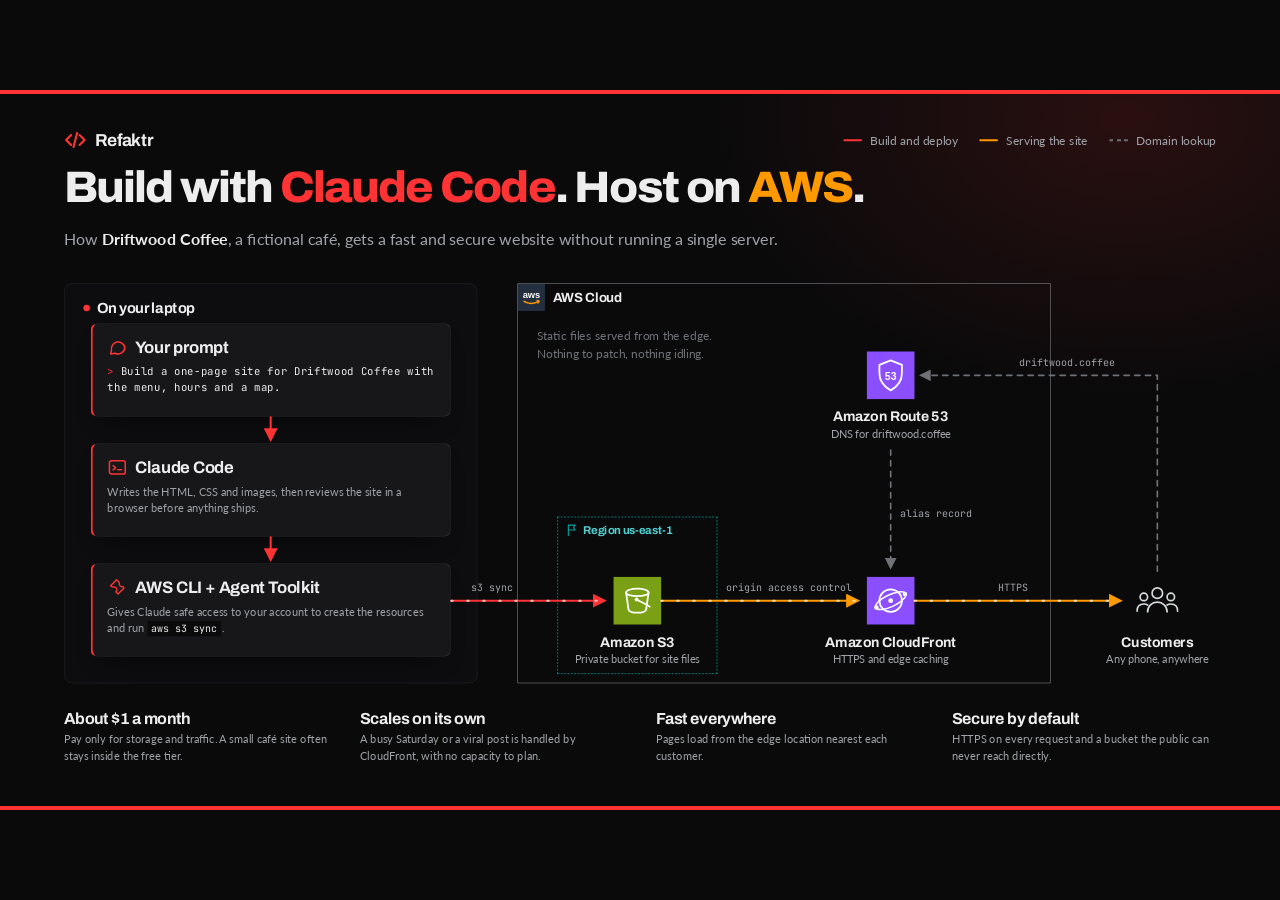
==== architecture.html @ 09a6a026 "Add architecture diagram for the static site video Self-contained 16:9 diagram: Claude Code and the " ====
<!doctype html>
<html lang="en">
<head>
<meta charset="utf-8">
<meta name="viewport" content="width=device-width, initial-scale=1">
<title>Coffee Site Architecture</title>
<link rel="preconnect" href="https://fonts.googleapis.com">
<link rel="preconnect" href="https://fonts.gstatic.com" crossorigin>
<link href="https://fonts.googleapis.com/css2?family=Archivo:wdth,wght@100..125,500..800&family=Lato:wght@400;700&family=JetBrains+Mono:wght@400;500&display=swap" rel="stylesheet">
<style>
  :root {
    --bg: #0a0a0b;
    --surface: #121214;
    --surface-2: #17171a;
    --border: #232326;
    --border-strong: #303034;
    --text: #ededee;
    --text-secondary: #a0a3a8;
    --text-tertiary: #6e7176;
    --red: #ff3333;
    --aws: #ff9900;
    --font-display: "Archivo", "Lato", -apple-system, sans-serif;
    --font-sans: "Lato", -apple-system, BlinkMacSystemFont, "Segoe UI", Helvetica, Arial, sans-serif;
    --font-mono: "JetBrains Mono", ui-monospace, "SF Mono", Menlo, monospace;
  }
  * { box-sizing: border-box; margin: 0; padding: 0; }
  html, body { height: 100%; }
  body {
    background: var(--bg);
    color: var(--text);
    font-family: var(--font-sans);
    overflow: hidden;
    -webkit-font-smoothing: antialiased;
  }

  /* Fixed 1920x1080 stage, scaled to fit any window for screen recording */
  .viewport { position: fixed; inset: 0; overflow: hidden; }
  .stage {
    width: 1920px; height: 1080px;
    position: absolute; left: 50%; top: 50%;
    transform-origin: center center;
    transform: translate(-50%, -50%);
    background:
      radial-gradient(900px 600px at 88% 4%, rgba(255, 51, 51, 0.13), transparent 70%),
      var(--bg);
    overflow: hidden;
  }
  .stage::before, .stage::after {
    content: ""; position: absolute; left: 0; right: 0; height: 6px; background: var(--red);
  }
  .stage::before { top: 0; }
  .stage::after { bottom: 0; }

  /* Header */
  .brand {
    position: absolute; left: 96px; top: 58px;
    display: flex; align-items: center; gap: 12px;
    font-family: var(--font-display); font-weight: 700; font-size: 26px; letter-spacing: -0.02em;
  }
  .brand svg { width: 34px; height: 34px; }
  .headline {
    position: absolute; left: 96px; top: 112px;
    font-family: var(--font-display); font-weight: 800; font-stretch: 105%;
    font-size: 66px; line-height: 1.04; letter-spacing: -0.04em;
  }
  .headline .accent { color: var(--red); }
  .headline .accent-aws { color: var(--aws); }
  .lede {
    position: absolute; left: 96px; top: 206px; max-width: 1240px;
    font-size: 24px; line-height: 1.45; color: var(--text-secondary);
  }
  .lede strong { color: var(--text); font-weight: 700; }

  .legend {
    position: absolute; right: 96px; top: 64px;
    display: flex; gap: 32px; align-items: center;
    font-size: 18px; color: var(--text-secondary);
  }
  .legend span { display: flex; align-items: center; gap: 12px; }
  .legend i { width: 28px; height: 3px; border-radius: 2px; display: block; }
  .legend .l-build i { background: var(--red); }
  .legend .l-aws i { background: var(--aws); }
  .legend .l-dns i { background: repeating-linear-gradient(90deg, var(--text-tertiary) 0 6px, transparent 6px 11px); }

  /* Zones */
  .zone {
    position: absolute; top: 290px; height: 600px;
    border: 1px solid var(--border); border-radius: 12px;
    background: rgba(18, 18, 20, 0.55);
  }
  .zone.build { left: 96px; width: 620px; }
  .zone.aws { left: 776px; width: 1048px; }
  .zone-title {
    position: absolute; left: 28px; top: 24px;
    font-family: var(--font-display); font-weight: 700; font-size: 22px; letter-spacing: -0.01em;
    display: flex; align-items: center; gap: 10px;
  }
  .zone-title::before { content: ""; width: 10px; height: 10px; border-radius: 50%; }
  .zone.build .zone-title::before { background: var(--red); }
  .zone.aws .zone-title::before { background: var(--aws); }
  .zone-note {
    position: absolute; left: 48px; top: 62px; width: 320px;
    font-size: 18px; line-height: 1.5; color: var(--text-tertiary);
  }

  /* Nodes */
  .node {
    position: absolute; height: 140px;
    padding: 20px 22px;
    background: var(--surface-2);
    border: 1px solid var(--border-strong);
    border-radius: 10px;
    box-shadow: 0 18px 40px -24px rgba(0, 0, 0, 0.9);
  }
  .node.build { border-left: 3px solid var(--red); }
  .node.aws { border-left: 3px solid var(--aws); }
  .node.people { border-left: 3px solid var(--text-tertiary); }
  .node-head { display: flex; align-items: center; gap: 12px; margin-bottom: 10px; }
  .node-head svg { width: 30px; height: 30px; flex: none; }
  .node.build .node-head svg { color: var(--red); }
  .node.aws .node-head svg { color: var(--aws); }
  .node.people .node-head svg { color: var(--text-secondary); }
  .node h3 {
    font-family: var(--font-display); font-weight: 700; font-size: 25px; letter-spacing: -0.02em; line-height: 1.1;
  }
  .node p { font-size: 17px; line-height: 1.42; color: var(--text-secondary); }
  .node code {
    font-family: var(--font-mono); font-size: 15px; color: var(--text);
    background: var(--bg); border: 1px solid var(--border); border-radius: 4px; padding: 2px 6px;
  }
  .node .prompt {
    font-family: var(--font-mono); font-size: 16px; line-height: 1.5; color: var(--text);
  }
  .node .prompt::before { content: "> "; color: var(--red); }


  /* AWS architecture diagram conventions: groups and service icons */
  .aws-cloud {
    position: absolute; left: 776px; top: 290px; width: 800px; height: 600px;
    border: 1.5px solid #6e7176;
  }
  .region {
    position: absolute; left: 836px; top: 640px; width: 240px; height: 236px;
    border: 1.5px dashed #00a4a6;
  }
  .group-head {
    position: absolute; left: 0; top: 0;
    display: flex; align-items: center; gap: 12px;
    font-family: var(--font-display); font-weight: 700; font-size: 20px; letter-spacing: -0.01em;
  }
  .aws-cloud .group-head svg { width: 40px; height: 40px; display: block; }
  .region .group-head { left: 10px; top: 8px; font-size: 17px; color: #4fd1d2; gap: 6px; }
  .region .group-head svg { width: 22px; height: 22px; }
  .aws-cloud .zone-note { left: 28px; top: 64px; }

  .svc {
    position: absolute; width: 260px; margin-left: -94px;
    display: flex; flex-direction: column; align-items: center; text-align: center;
  }
  .svc .tile { width: 72px; height: 72px; display: block; margin-bottom: 14px; }
  .svc h3 { font-family: var(--font-display); font-weight: 700; font-size: 21px; letter-spacing: -0.015em; line-height: 1.15; }
  .svc p { font-size: 16px; color: var(--text-secondary); margin-top: 4px; }

  /* Connectors */
  svg.wires { position: absolute; inset: 0; width: 1920px; height: 1080px; pointer-events: none; overflow: visible; }
  .wire { fill: none; stroke-width: 3; stroke-linecap: round; }
  .wire.build { stroke: var(--red); }
  .wire.aws { stroke: var(--aws); }
  .wire.dns { stroke: var(--text-tertiary); stroke-dasharray: 8 8; stroke-width: 2.5; }
  .flow { fill: none; stroke-width: 3; stroke-linecap: round; stroke-dasharray: 2 22; opacity: 0.95; }
  .flow.build { stroke: #ffd0d0; }
  .flow.aws { stroke: #ffe2b8; }
  .wire-label {
    font-family: var(--font-mono); font-size: 15px; fill: var(--text-secondary);
  }

  /* Benefits */
  .benefits {
    position: absolute; left: 96px; right: 96px; top: 930px;
    display: grid; grid-template-columns: repeat(4, 1fr); gap: 48px;
  }
  .benefit h4 {
    font-family: var(--font-display); font-weight: 700; font-size: 24px; letter-spacing: -0.02em; margin-bottom: 6px;
  }
  .benefit p { font-size: 17px; line-height: 1.45; color: var(--text-secondary); }

  /* One orchestrated load sequence: pieces arrive in the order the work flows */
  @media (prefers-reduced-motion: no-preference) {
    .seq { opacity: 0; animation: arrive 0.6s cubic-bezier(.2,.7,.2,1) forwards; animation-delay: calc(var(--i) * 180ms + 200ms); }
    @keyframes arrive { from { opacity: 0; transform: translateY(10px); } to { opacity: 1; transform: none; } }
    .flow { animation: travel 1.4s linear infinite; }
    @keyframes travel { to { stroke-dashoffset: -24; } }
  }
  @media (prefers-reduced-motion: reduce) {
    .flow { display: none; }
  }
</style>
</head>
<body>
<div class="viewport">
<main class="stage" id="stage" aria-label="Architecture diagram: a coffee shop website built with Claude Code and hosted on AWS">

  <div class="brand">
    <svg viewBox="0 0 32 32" fill="none" stroke="#ff3333" stroke-width="3" stroke-linecap="round" stroke-linejoin="round" aria-hidden="true">
      <path d="M10 9 3 16l7 7M22 9l7 7-7 7M18.5 6l-5 20"/>
    </svg>
    Refaktr
  </div>

  <h1 class="headline">Build with <span class="accent">Claude Code</span>. Host on <span class="accent-aws">AWS</span>.</h1>
  <p class="lede">How <strong>Driftwood Coffee</strong>, a fictional café, gets a fast and secure website without running a single server.</p>

  <div class="legend" aria-label="Legend">
    <span class="l-build"><i></i>Build and deploy</span>
    <span class="l-aws"><i></i>Serving the site</span>
    <span class="l-dns"><i></i>Domain lookup</span>
  </div>

  <!-- Zones -->
  <section class="zone build seq" style="--i:0" aria-label="On your laptop">
    <div class="zone-title">On your laptop</div>
  </section>
  <section class="aws-cloud seq" style="--i:3" aria-label="AWS Cloud">
    <div class="group-head">
      <svg class="aws-badge" viewBox="0 0 40 40" aria-hidden="true">
        <rect width="40" height="40" fill="#232f3e"/>
        <text x="20" y="21" text-anchor="middle" font-family="Arial, Helvetica, sans-serif" font-weight="700" font-size="14" fill="#fff">aws</text>
        <path d="M9 26c6.5 4 15.5 4 22 0" stroke="#ff9900" stroke-width="2.4" fill="none" stroke-linecap="round"/>
        <path d="M28.5 24.4l3 1.4-1.6 2.9" stroke="#ff9900" stroke-width="2" fill="none" stroke-linecap="round" stroke-linejoin="round"/>
      </svg>
      <span>AWS Cloud</span>
    </div>
    <p class="zone-note">Static files served from the edge. Nothing to patch, nothing idling.</p>
  </section>
  <section class="region seq" style="--i:4" aria-label="Region us-east-1">
    <div class="group-head">
      <svg viewBox="0 0 24 24" aria-hidden="true"><path d="M6 21V4M6 4h11l-2.5 4L17 12H6" fill="none" stroke="#00a4a6" stroke-width="1.8" stroke-linejoin="round" stroke-linecap="round"/></svg>
      <span>Region us-east-1</span>
    </div>
  </section>

  <!-- Build nodes -->
  <div class="node build seq" style="--i:1; left:136px; top:350px; width:540px;">
    <div class="node-head">
      <svg viewBox="0 0 24 24" fill="none" stroke="currentColor" stroke-width="1.8" stroke-linecap="round" stroke-linejoin="round" aria-hidden="true"><path d="M21 12a8 8 0 0 1-11.6 7.1L4 20l1-4.6A8 8 0 1 1 21 12Z"/></svg>
      <h3>Your prompt</h3>
    </div>
    <p class="prompt">Build a one-page site for Driftwood Coffee with the menu, hours and a map.</p>
  </div>

  <div class="node build seq" style="--i:2; left:136px; top:530px; width:540px;">
    <div class="node-head">
      <svg viewBox="0 0 24 24" fill="none" stroke="currentColor" stroke-width="1.8" stroke-linecap="round" stroke-linejoin="round" aria-hidden="true"><rect x="2.5" y="4" width="19" height="16" rx="2.5"/><path d="m7 10 3 2.5L7 15M12.5 15H17"/></svg>
      <h3>Claude Code</h3>
    </div>
    <p>Writes the HTML, CSS and images, then reviews the site in a browser before anything ships.</p>
  </div>

  <div class="node build seq" style="--i:3; left:136px; top:710px; width:540px;">
    <div class="node-head">
      <svg viewBox="0 0 24 24" fill="none" stroke="currentColor" stroke-width="1.8" stroke-linecap="round" stroke-linejoin="round" aria-hidden="true"><path d="M14.7 6.3a4 4 0 0 0 5 5L21 13l-8 8-3-3 1.3-1.3a4 4 0 0 0-5-5L3 10l8-8 3 3Z" transform="scale(.9) translate(1.3 1.3)"/></svg>
      <h3>AWS CLI + Agent Toolkit</h3>
    </div>
    <p>Gives Claude safe access to your account to create the resources and run <code>aws s3 sync</code>.</p>
  </div>

  <!-- AWS services, drawn in the AWS Architecture Icons style -->
  <figure class="svc seq" style="--i:5; left:1300px; top:392px;">
    <svg class="tile" viewBox="0 0 64 64" aria-hidden="true">
      <rect width="64" height="64" fill="#8c4fff"/>
      <path d="M32 12l15 6v11c0 10-6.4 18.4-15 23-8.6-4.6-15-13-15-23V18l15-6Z" fill="none" stroke="#fff" stroke-width="2.4" stroke-linejoin="round"/>
      <text x="32" y="38" text-anchor="middle" font-family="Arial, Helvetica, sans-serif" font-weight="700" font-size="14" fill="#fff">53</text>
    </svg>
    <figcaption><h3>Amazon Route 53</h3><p>DNS for driftwood.coffee</p></figcaption>
  </figure>

  <figure class="svc seq" style="--i:5; left:920px; top:730px;">
    <svg class="tile" viewBox="0 0 64 64" aria-hidden="true">
      <rect width="64" height="64" fill="#7aa116"/>
      <ellipse cx="32" cy="21" rx="15" ry="5" fill="none" stroke="#fff" stroke-width="2.4"/>
      <path d="M17 21l3.2 22.5c.4 2.6 5.5 4.5 11.8 4.5s11.4-1.9 11.8-4.5L47 21" fill="none" stroke="#fff" stroke-width="2.4" stroke-linejoin="round"/>
      <path d="M32 31c7 3.4 13 6.6 16.5 9" fill="none" stroke="#fff" stroke-width="2.2" stroke-linecap="round"/>
      <circle cx="31" cy="30.5" r="2.6" fill="#fff"/>
    </svg>
    <figcaption><h3>Amazon S3</h3><p>Private bucket for site files</p></figcaption>
  </figure>

  <figure class="svc seq" style="--i:6; left:1300px; top:730px;">
    <svg class="tile" viewBox="0 0 64 64" aria-hidden="true">
      <rect width="64" height="64" fill="#8c4fff"/>
      <circle cx="32" cy="32" r="15" fill="none" stroke="#fff" stroke-width="2.4"/>
      <ellipse cx="32" cy="32" rx="22" ry="8" fill="none" stroke="#fff" stroke-width="2" transform="rotate(-25 32 32)"/>
      <circle cx="13" cy="41" r="3" fill="#fff"/>
      <circle cx="51" cy="23" r="3" fill="#fff"/>
      <circle cx="32" cy="32" r="3.2" fill="#fff"/>
    </svg>
    <figcaption><h3>Amazon CloudFront</h3><p>HTTPS and edge caching</p></figcaption>
  </figure>

  <figure class="svc users seq" style="--i:7; left:1700px; top:730px;">
    <svg class="tile" viewBox="0 0 64 64" aria-hidden="true">
      <g fill="none" stroke="#d5dbdb" stroke-width="2.2" stroke-linecap="round">
        <circle cx="32" cy="22" r="7"/><path d="M19 47c0-8 5.8-13 13-13s13 5 13 13"/>
        <circle cx="14" cy="27" r="5"/><path d="M5 46c0-6 3.6-9.5 9-9.5 2 0 3.6.4 5 1.3"/>
        <circle cx="50" cy="27" r="5"/><path d="M59 46c0-6-3.6-9.5-9-9.5-2 0-3.6.4-5 1.3"/>
      </g>
    </svg>
    <figcaption><h3>Customers</h3><p>Any phone, anywhere</p></figcaption>
  </figure>

  <!-- Connectors -->
  <svg class="wires seq" style="--i:4" viewBox="0 0 1920 1080" aria-hidden="true">
    <defs>
      <marker id="ah-red" viewBox="0 0 10 10" refX="8" refY="5" markerWidth="7" markerHeight="7" orient="auto-start-reverse"><path d="M0 0 10 5 0 10z" fill="#ff3333"/></marker>
      <marker id="ah-aws" viewBox="0 0 10 10" refX="8" refY="5" markerWidth="7" markerHeight="7" orient="auto-start-reverse"><path d="M0 0 10 5 0 10z" fill="#ff9900"/></marker>
      <marker id="ah-dns" viewBox="0 0 10 10" refX="8" refY="5" markerWidth="7" markerHeight="7" orient="auto-start-reverse"><path d="M0 0 10 5 0 10z" fill="#6e7176"/></marker>
    </defs>

    <!-- build chain -->
    <path class="wire build" d="M406 491 V524" marker-end="url(#ah-red)"/>
    <path class="wire build" d="M406 671 V704" marker-end="url(#ah-red)"/>
    <!-- deploy to S3 -->
    <path class="wire build" d="M677 766 H906" marker-end="url(#ah-red)"/>
    <path class="flow build" d="M677 766 H906"/>
    <text class="wire-label" x="738" y="752" text-anchor="middle">s3 sync</text>

    <!-- S3 to CloudFront to customers -->
    <path class="wire aws" d="M992 766 H1286" marker-end="url(#ah-aws)"/>
    <path class="flow aws" d="M992 766 H1286"/>
    <text class="wire-label" x="1183" y="752" text-anchor="middle">origin access control</text>
    <path class="wire aws" d="M1372 766 H1680" marker-end="url(#ah-aws)"/>
    <path class="flow aws" d="M1372 766 H1680"/>
    <text class="wire-label" x="1520" y="752" text-anchor="middle">HTTPS</text>

    <!-- DNS: customer looks up the domain, Route 53 answers with CloudFront -->
    <path class="wire dns" d="M1736 722 V428 H1382" marker-end="url(#ah-dns)"/>
    <text class="wire-label" x="1600" y="414" text-anchor="middle">driftwood.coffee</text>
    <path class="wire dns" d="M1336 540 V716" marker-end="url(#ah-dns)"/>
    <text class="wire-label" x="1350" y="640">alias record</text>
  </svg>

  <!-- Benefits -->
  <div class="benefits">
    <div class="benefit seq" style="--i:7">
      <h4>About $1 a month</h4>
      <p>Pay only for storage and traffic. A small café site often stays inside the free tier.</p>
    </div>
    <div class="benefit seq" style="--i:7">
      <h4>Scales on its own</h4>
      <p>A busy Saturday or a viral post is handled by CloudFront, with no capacity to plan.</p>
    </div>
    <div class="benefit seq" style="--i:7">
      <h4>Fast everywhere</h4>
      <p>Pages load from the edge location nearest each customer.</p>
    </div>
    <div class="benefit seq" style="--i:7">
      <h4>Secure by default</h4>
      <p>HTTPS on every request and a bucket the public can never reach directly.</p>
    </div>
  </div>
</main>
</div>
<script>
  const stage = document.getElementById('stage');
  function fit() {
    const s = Math.min(window.innerWidth / 1920, window.innerHeight / 1080);
    stage.style.transform = `translate(-50%, -50%) scale(${s})`;
  }
  window.addEventListener('resize', fit);
  fit();
</script>
</body>
</html>
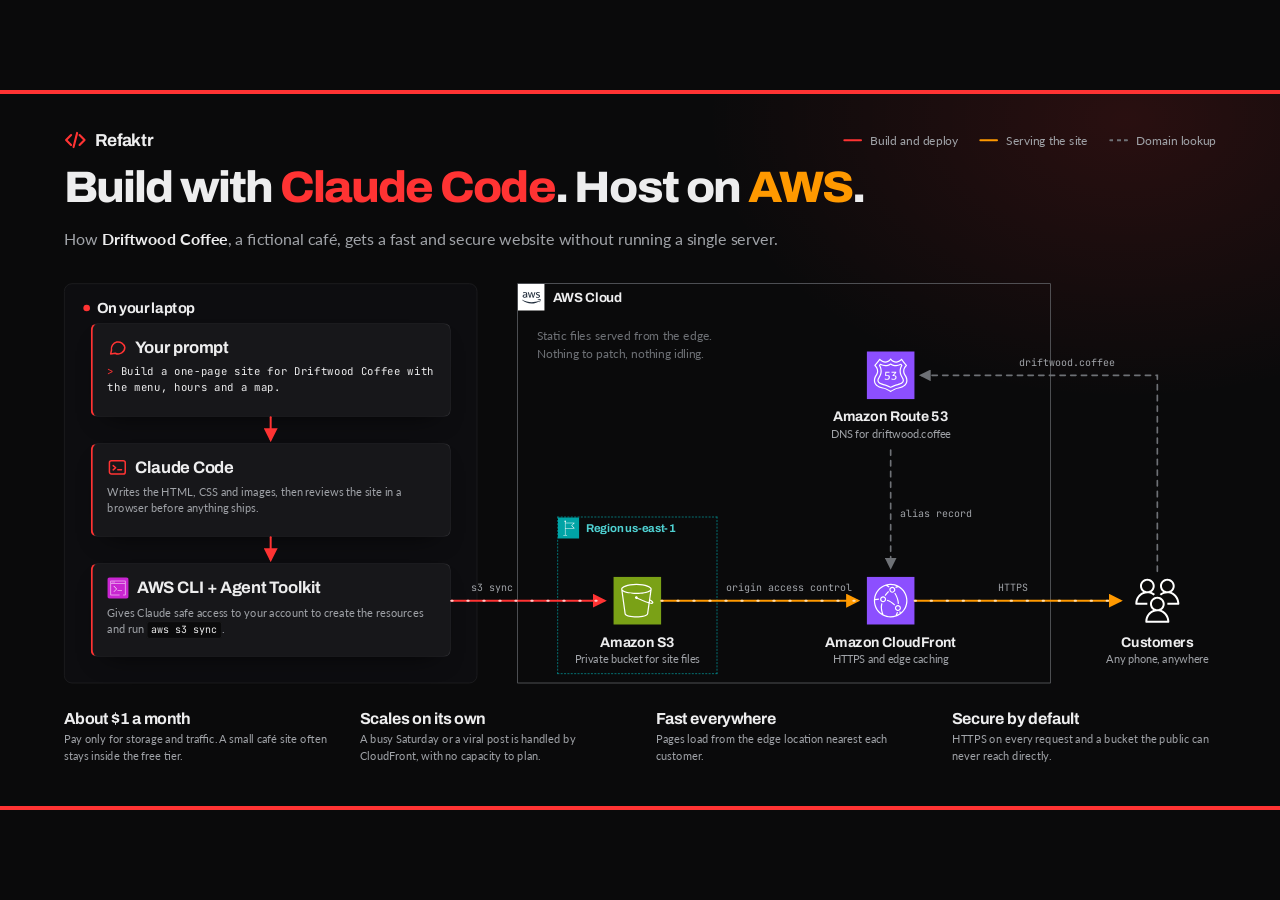
==== commit 790c4f7e: "Use official AWS Architecture Icons in the diagram Inline the S3, CloudFront, Route 53, AWS CLI, Use" ====
--- a/architecture.html
+++ b/architecture.html
@@ -117,6 +117,7 @@
   .node.people { border-left: 3px solid var(--text-tertiary); }
   .node-head { display: flex; align-items: center; gap: 12px; margin-bottom: 10px; }
   .node-head svg { width: 30px; height: 30px; flex: none; }
+  .node-head svg.aws-icon { width: 32px; height: 32px; border-radius: 4px; }
   .node.build .node-head svg { color: var(--red); }
   .node.aws .node-head svg { color: var(--aws); }
   .node.people .node-head svg { color: var(--text-secondary); }
@@ -149,8 +150,8 @@
     font-family: var(--font-display); font-weight: 700; font-size: 20px; letter-spacing: -0.01em;
   }
   .aws-cloud .group-head svg { width: 40px; height: 40px; display: block; }
-  .region .group-head { left: 10px; top: 8px; font-size: 17px; color: #4fd1d2; gap: 6px; }
-  .region .group-head svg { width: 22px; height: 22px; }
+  .region .group-head { font-size: 17px; color: #4fd1d2; gap: 10px; }
+  .region .group-head svg { width: 32px; height: 32px; display: block; }
   .aws-cloud .zone-note { left: 28px; top: 64px; }
 
   .svc {
@@ -158,6 +159,7 @@
     display: flex; flex-direction: column; align-items: center; text-align: center;
   }
   .svc .tile { width: 72px; height: 72px; display: block; margin-bottom: 14px; }
+  .svc.users .tile { width: 72px; height: 72px; }
   .svc h3 { font-family: var(--font-display); font-weight: 700; font-size: 21px; letter-spacing: -0.015em; line-height: 1.15; }
   .svc p { font-size: 16px; color: var(--text-secondary); margin-top: 4px; }
 
@@ -222,19 +224,14 @@
   </section>
   <section class="aws-cloud seq" style="--i:3" aria-label="AWS Cloud">
     <div class="group-head">
-      <svg class="aws-badge" viewBox="0 0 40 40" aria-hidden="true">
-        <rect width="40" height="40" fill="#232f3e"/>
-        <text x="20" y="21" text-anchor="middle" font-family="Arial, Helvetica, sans-serif" font-weight="700" font-size="14" fill="#fff">aws</text>
-        <path d="M9 26c6.5 4 15.5 4 22 0" stroke="#ff9900" stroke-width="2.4" fill="none" stroke-linecap="round"/>
-        <path d="M28.5 24.4l3 1.4-1.6 2.9" stroke="#ff9900" stroke-width="2" fill="none" stroke-linecap="round" stroke-linejoin="round"/>
-      </svg>
+      <svg class="aws-badge" viewBox="0 0 40 40" xmlns="http://www.w3.org/2000/svg" aria-hidden="true"><g stroke="none" stroke-width="1" fill="none" fill-rule="evenodd"><rect fill="#FFFFFF" x="0" y="0" width="40" height="40"></rect><path d="M32.6982,23.9008 C33.0592,24.3698 32.2982,26.2998 31.9572,27.1638 C31.8532,27.4258 32.0752,27.5288 32.3072,27.3318 C33.8202,26.0478 34.2122,23.3568 33.9012,22.9688 C33.5942,22.5828 30.9502,22.2518 29.3382,23.4008 C29.0892,23.5778 29.1322,23.8218 29.4072,23.7898 C30.3152,23.6778 32.3382,23.4328 32.6982,23.9008 L32.6982,23.9008 Z M31.8562,25.9098 C32.3742,25.5318 31.9302,24.9688 31.4022,25.1898 C27.8892,26.6538 24.0752,27.3628 20.6022,27.3628 C15.4592,27.3628 10.4752,25.9738 6.4462,23.6678 C6.0942,23.4658 5.8332,23.8228 6.1272,24.0818 C9.8602,27.3978 14.7962,29.3908 20.2742,29.3908 C24.1842,29.3908 28.7252,28.1828 31.8562,25.9098 L31.8562,25.9098 Z M29.7122,20.6948 C29.2142,20.6948 28.7272,20.6418 28.2532,20.5338 C27.7772,20.4248 27.4132,20.3018 27.1602,20.1608 C27.0052,20.0768 26.9082,19.9888 26.8692,19.9028 C26.8312,19.8148 26.8112,19.7288 26.8112,19.6428 L26.8112,19.1738 C26.8112,18.9798 26.8842,18.8808 27.0272,18.8808 C27.0822,18.8808 27.1402,18.8938 27.2002,18.9138 C27.2612,18.9368 27.3412,18.9688 27.4412,19.0118 C27.7612,19.1528 28.1082,19.2598 28.4852,19.3358 C28.8612,19.4108 29.2362,19.4488 29.6112,19.4488 C30.2082,19.4488 30.6692,19.3468 30.9952,19.1408 C31.3222,18.9368 31.4842,18.6458 31.4842,18.2678 C31.4842,18.0078 31.3992,17.7928 31.2272,17.6188 C31.0562,17.4448 30.7382,17.2858 30.2752,17.1338 L28.9002,16.7128 C28.2032,16.4968 27.6982,16.1838 27.3832,15.7748 C27.0682,15.3628 26.9112,14.9158 26.9112,14.4278 C26.9112,14.0408 26.9962,13.6988 27.1692,13.4008 C27.3392,13.1038 27.5642,12.8508 27.8452,12.6398 C28.1302,12.4298 28.4592,12.2718 28.8342,12.1618 C29.2082,12.0548 29.6062,11.9998 30.0262,11.9998 C30.2362,11.9998 30.4492,12.0138 30.6662,12.0408 C30.8812,12.0668 31.0852,12.1028 31.2782,12.1458 C31.4712,12.1908 31.6512,12.2388 31.8162,12.2918 C31.9822,12.3468 32.1142,12.4008 32.2152,12.4538 C32.3462,12.5288 32.4392,12.6048 32.4962,12.6808 C32.5512,12.7558 32.5792,12.8578 32.5792,12.9888 L32.5792,13.4248 C32.5792,13.6198 32.5072,13.7158 32.3622,13.7158 C32.2852,13.7158 32.1652,13.6798 31.9982,13.6038 C31.4582,13.3648 30.8482,13.2478 30.1772,13.2478 C29.6352,13.2478 29.2142,13.3338 28.9162,13.5058 C28.6172,13.6798 28.4682,13.9548 28.4682,14.3328 C28.4682,14.5908 28.5622,14.8098 28.7512,14.9878 C28.9392,15.1658 29.2862,15.3358 29.7952,15.4988 L31.1372,15.9208 C31.8222,16.1348 32.3112,16.4328 32.6032,16.8088 C32.8972,17.1878 33.0442,17.6188 33.0442,18.1038 C33.0442,18.5048 32.9612,18.8638 32.7942,19.1818 C32.6282,19.5008 32.3992,19.7718 32.1052,19.9988 C31.8132,20.2258 31.4632,20.3978 31.0542,20.5168 C30.6442,20.6368 30.1972,20.6948 29.7122,20.6948 L29.7122,20.6948 Z M17.5472,20.4508 C17.3812,20.4508 17.2602,20.4238 17.1822,20.3638 C17.1042,20.3028 17.0382,20.1828 16.9832,19.9988 L14.7612,12.8418 C14.7082,12.6578 14.6792,12.5348 14.6792,12.4708 C14.6792,12.3198 14.7572,12.2438 14.9122,12.2438 L15.8392,12.2438 C16.0162,12.2438 16.1402,12.2738 16.2132,12.3338 C16.2842,12.3918 16.3472,12.5118 16.4022,12.6978 L17.9932,18.8178 L19.4702,12.6978 C19.5142,12.5118 19.5742,12.3918 19.6512,12.3338 C19.7282,12.2738 19.8552,12.2438 20.0312,12.2438 L20.7962,12.2438 C20.9712,12.2438 21.0982,12.2738 21.1762,12.3338 C21.2532,12.3918 21.3142,12.5118 21.3582,12.6978 L22.8512,18.8988 L24.4912,12.6978 C24.5462,12.5118 24.6092,12.3918 24.6812,12.3338 C24.7542,12.2738 24.8772,12.2438 25.0542,12.2438 L25.9322,12.2438 C26.0882,12.2438 26.1652,12.3198 26.1652,12.4708 C26.1652,12.5118 26.1582,12.5618 26.1492,12.6148 C26.1362,12.6708 26.1162,12.7458 26.0812,12.8418 L23.7952,19.9988 C23.7402,20.1828 23.6732,20.3028 23.5952,20.3638 C23.5182,20.4238 23.3962,20.4508 23.2312,20.4508 L22.4182,20.4508 C22.2422,20.4508 22.1152,20.4208 22.0382,20.3568 C21.9612,20.2918 21.9002,20.1658 21.8562,19.9838 L20.3802,14.0238 L18.9232,19.9838 C18.8792,20.1658 18.8172,20.2918 18.7402,20.3568 C18.6622,20.4208 18.5362,20.4508 18.3592,20.4508 L17.5472,20.4508 Z M9.9392,19.4488 C10.2502,19.4488 10.5752,19.3918 10.9182,19.2788 C11.2602,19.1648 11.5582,18.9688 11.8122,18.6868 C11.9682,18.5148 12.0742,18.3178 12.1362,18.0958 C12.1962,17.8758 12.2252,17.6088 12.2252,17.2948 L12.2252,16.9068 C11.9512,16.8418 11.6612,16.7908 11.3562,16.7528 C11.0522,16.7158 10.7572,16.6958 10.4692,16.6958 C9.8402,16.6958 9.3692,16.8198 9.0612,17.0688 C8.7522,17.3168 8.5962,17.6718 8.5962,18.1388 C8.5962,18.5698 8.7132,18.8948 8.9452,19.1168 C9.1772,19.3388 9.5092,19.4488 9.9392,19.4488 L9.9392,19.4488 Z M13.7852,18.0408 C13.7852,18.3858 13.8202,18.6598 13.8922,18.8658 C13.9652,19.0718 14.0672,19.2938 14.1992,19.5298 C14.2432,19.6058 14.2652,19.6758 14.2652,19.7388 C14.2652,19.8378 14.2042,19.9298 14.0832,20.0148 L13.4862,20.4048 C13.3982,20.4578 13.3152,20.4858 13.2382,20.4858 C13.1372,20.4858 13.0442,20.4428 12.9562,20.3568 C12.8222,20.2258 12.7102,20.0838 12.6172,19.9268 C12.5212,19.7708 12.4252,19.5878 12.3262,19.3828 C11.5852,20.2358 10.6582,20.6628 9.5422,20.6628 C8.7462,20.6628 8.1162,20.4428 7.6512,19.9988 C7.1882,19.5568 6.9562,18.9628 6.9562,18.2188 C6.9562,17.4318 7.2432,16.7958 7.8192,16.3158 C8.3922,15.8358 9.1672,15.5948 10.1382,15.5948 C10.4592,15.5948 10.7932,15.6198 11.1412,15.6678 C11.4882,15.7158 11.8512,15.7848 12.2252,15.8708 L12.2252,15.1918 C12.2252,14.4898 12.0782,13.9958 11.7792,13.7088 C11.4812,13.4228 10.9682,13.2808 10.2392,13.2808 C9.9062,13.2808 9.5662,13.3198 9.2182,13.4008 C8.8712,13.4818 8.5302,13.5868 8.1992,13.7158 C8.0442,13.7808 7.9332,13.8218 7.8682,13.8378 C7.8022,13.8538 7.7522,13.8618 7.7192,13.8618 C7.5872,13.8618 7.5192,13.7658 7.5192,13.5698 L7.5192,13.1178 C7.5192,12.9658 7.5432,12.8578 7.5872,12.7948 C7.6312,12.7288 7.7192,12.6638 7.8522,12.5998 C8.1832,12.4368 8.5812,12.2968 9.0442,12.1788 C9.5092,12.0598 10.0002,11.9998 10.5202,11.9998 C11.6462,11.9998 12.4722,12.2528 12.9972,12.7528 C13.5212,13.2548 13.7852,14.0128 13.7852,15.0278 L13.7852,18.0408 Z" fill="#232F3E"></path></g></svg>
       <span>AWS Cloud</span>
     </div>
     <p class="zone-note">Static files served from the edge. Nothing to patch, nothing idling.</p>
   </section>
   <section class="region seq" style="--i:4" aria-label="Region us-east-1">
     <div class="group-head">
-      <svg viewBox="0 0 24 24" aria-hidden="true"><path d="M6 21V4M6 4h11l-2.5 4L17 12H6" fill="none" stroke="#00a4a6" stroke-width="1.8" stroke-linejoin="round" stroke-linecap="round"/></svg>
+      <svg class="region-icon" viewBox="0 0 40 40" xmlns="http://www.w3.org/2000/svg" aria-hidden="true"><g stroke="none" stroke-width="1" fill="none" fill-rule="evenodd"><rect fill="#00A4A6" x="0" y="0" width="40" height="40"></rect><path d="M14,20.026 L14,11.026 L29.293,11.026 L25.146,15.172 C24.951,15.368 24.951,15.684 25.146,15.88 L29.293,20.026 L14,20.026 Z M26.207,15.526 L30.854,10.88 C30.996,10.736 31.039,10.522 30.962,10.335 C30.885,10.148 30.702,10.026 30.5,10.026 L14,10.026 L14,8.97 C14.596,8.76 15.026,8.198 15.026,7.531 C15.026,6.687 14.34,6 13.495,6 C12.65,6 11.963,6.687 11.963,7.531 C11.963,8.201 12.398,8.766 13,8.973 L13,33.026 L10,33.026 L10,34.026 L17,34.026 L17,33.026 L14,33.026 L14,21.026 L30.5,21.026 C30.702,21.026 30.885,20.904 30.962,20.717 C31.039,20.53 30.996,20.316 30.854,20.172 L26.207,15.526 Z" fill="#FFFFFF"></path></g></svg>
       <span>Region us-east-1</span>
     </div>
   </section>
@@ -258,7 +255,7 @@
 
   <div class="node build seq" style="--i:3; left:136px; top:710px; width:540px;">
     <div class="node-head">
-      <svg viewBox="0 0 24 24" fill="none" stroke="currentColor" stroke-width="1.8" stroke-linecap="round" stroke-linejoin="round" aria-hidden="true"><path d="M14.7 6.3a4 4 0 0 0 5 5L21 13l-8 8-3-3 1.3-1.3a4 4 0 0 0-5-5L3 10l8-8 3 3Z" transform="scale(.9) translate(1.3 1.3)"/></svg>
+      <svg class="aws-icon" viewBox="0 0 80 80" xmlns="http://www.w3.org/2000/svg" aria-hidden="true"><g stroke="none" stroke-width="1" fill="none" fill-rule="evenodd"><g fill="#C925D1"><rect x="0" y="0" width="80" height="80"></rect></g><path d="M12,13 L12,67 L46,67 L46,65 L14,65 L14,23 L66,23 L66,65 L59,65 L59,67 L68,67 L68,13 L12,13 Z M14,21 L66,21 L66,15 L14,15 L14,21 Z M25,19 L27.001,19 L27.001,16.999 L25,16.999 L25,19 Z M21,19 L23,19 L23,16.999 L21,16.999 L21,19 Z M17,19 L19,19 L19,16.999 L17,16.999 L17,19 Z M23.326,33.432 L33.406,43.514 L23.326,53.594 L24.74,55.008 L36.234,43.514 L24.74,32.018 L23.326,33.432 Z M38,51 L55,51 L55,49 L38,49 L38,51 Z" fill="#FFFFFF"></path></g></svg>
       <h3>AWS CLI + Agent Toolkit</h3>
     </div>
     <p>Gives Claude safe access to your account to create the resources and run <code>aws s3 sync</code>.</p>
@@ -266,45 +263,22 @@
 
   <!-- AWS services, drawn in the AWS Architecture Icons style -->
   <figure class="svc seq" style="--i:5; left:1300px; top:392px;">
-    <svg class="tile" viewBox="0 0 64 64" aria-hidden="true">
-      <rect width="64" height="64" fill="#8c4fff"/>
-      <path d="M32 12l15 6v11c0 10-6.4 18.4-15 23-8.6-4.6-15-13-15-23V18l15-6Z" fill="none" stroke="#fff" stroke-width="2.4" stroke-linejoin="round"/>
-      <text x="32" y="38" text-anchor="middle" font-family="Arial, Helvetica, sans-serif" font-weight="700" font-size="14" fill="#fff">53</text>
-    </svg>
+    <svg class="tile" viewBox="0 0 80 80" xmlns="http://www.w3.org/2000/svg" aria-hidden="true"><g stroke="none" stroke-width="1" fill="none" fill-rule="evenodd"><g fill="#8C4FFF"><rect x="0" y="0" width="80" height="80"></rect></g><path d="M48.692,40.6795109 C49.431,41.3627732 49.801,42.2781246 49.801,43.4275659 C49.801,44.678046 49.351,45.6764293 48.452,46.4227159 C47.552,47.1700028 46.343,47.543146 44.826,47.543146 C43.627,47.543146 42.44,47.2870477 41.266,46.7768518 L41.266,45.2452638 C42.657,45.7054405 43.843,45.9345284 44.826,45.9345284 C45.796,45.9345284 46.542,45.7174451 47.065,45.2842788 C47.588,44.8501121 47.849,44.2308744 47.849,43.4275659 C47.849,41.8829729 46.874,41.1106764 44.921,41.1106764 C44.309,41.1106764 43.703,41.1426887 43.103,41.2057129 L43.103,39.9432282 L47.123,35.5585448 L41.458,35.5585448 L41.458,33.9889422 L49.247,33.9889422 L49.247,35.5015229 L45.304,39.6751253 C45.369,39.6621203 45.431,39.656118 45.496,39.656118 L45.687,39.656118 C46.951,39.656118 47.952,39.9972489 48.692,40.6795109 M37.574,40.3453826 C38.351,41.0726618 38.74,42.0740463 38.74,43.349536 C38.74,44.6010165 38.288,45.6124048 37.381,46.3847013 C36.475,47.1569978 35.283,47.543146 33.803,47.543146 C32.503,47.543146 31.284,47.2870477 30.148,46.7768518 L30.148,45.2452638 C31.564,45.7054405 32.776,45.9345284 33.784,45.9345284 C34.754,45.9345284 35.497,45.7154443 36.013,45.2742749 C36.53,44.834106 36.789,44.1998624 36.789,43.3695437 C36.789,42.4631957 36.546,41.8059434 36.061,41.3977867 C35.576,40.9896299 34.785,40.7845512 33.688,40.7845512 C32.897,40.7845512 31.909,40.8495762 30.722,40.976625 L30.722,39.7131399 L31.086,33.9889422 L38.071,33.9889422 L38.071,35.5585448 L32.693,35.5585448 L32.444,39.4450369 C33.146,39.3179882 33.777,39.2539636 34.338,39.2539636 C35.716,39.2539636 36.795,39.617103 37.574,40.3453826 M51.957,54.37777 C47.103,55.250105 42.852,57.2268639 40,58.8374822 C37.147,57.2268639 32.896,55.250105 28.043,54.37777 C26.677,54.1326759 19.869,52.7111302 19.869,48.7756192 C19.869,46.951919 20.522,45.7424547 21.776,43.5826255 C23.274,40.9996338 25.138,37.7843994 25.138,33.1556222 C25.138,29.8473521 24.271,26.6751342 22.559,23.7149977 C22.76,23.4669025 22.965,23.2158061 23.171,22.9627089 C25.707,24.2301955 28.347,24.8724421 31.031,24.8724421 C34.311,24.8724421 37.325,24.0111114 40,22.3114589 C42.674,24.0111114 45.688,24.8724421 48.968,24.8724421 C51.652,24.8724421 54.293,24.2301955 56.829,22.9627089 C57.034,23.2158061 57.239,23.4669025 57.44,23.7149977 C55.728,26.6751342 54.861,29.8473521 54.861,33.1556222 C54.861,37.7843994 56.725,40.9996338 58.226,43.586627 C59.477,45.7424547 60.13,46.951919 60.13,48.7756192 C60.13,52.7111302 53.322,54.1326759 51.957,54.37777 M56.861,33.1556222 C56.861,29.9974097 57.752,26.9702475 59.507,24.1581679 C59.735,23.7950284 59.706,23.3278491 59.434,22.9957216 C58.926,22.3734827 58.393,21.7182311 57.867,21.0669811 C57.562,20.6898363 57.032,20.5857963 56.606,20.8198862 C54.143,22.1814089 51.574,22.8716739 48.968,22.8716739 C45.824,22.8716739 43.077,22.0263494 40.569,20.2886823 C40.227,20.0515912 39.772,20.0515912 39.43,20.2886823 C36.922,22.0263494 34.175,22.8716739 31.031,22.8716739 C28.425,22.8716739 25.856,22.1814089 23.393,20.8198862 C22.968,20.5857963 22.437,20.6898363 22.132,21.0669811 C21.606,21.7182311 21.073,22.3734827 20.565,22.9957216 C20.294,23.3278491 20.264,23.7950284 20.492,24.1581679 C22.248,26.9702475 23.138,29.9974097 23.138,33.1556222 C23.138,37.2461927 21.423,40.2023277 20.045,42.581241 C18.695,44.9041328 17.869,46.4467251 17.869,48.7756192 C17.869,54.1646882 25.385,55.9343677 27.689,56.3475263 C32.549,57.2208616 36.793,59.2806524 39.497,60.8542565 C39.652,60.9452915 39.826,60.9903088 40,60.9903088 C40.173,60.9903088 40.347,60.9452915 40.503,60.8542565 C43.207,59.2806524 47.45,57.2208616 52.31,56.3475263 C54.614,55.9343677 62.13,54.1646882 62.13,48.7756192 C62.13,46.4467251 61.304,44.9041328 59.954,42.5782399 C58.576,40.2023277 56.861,37.2461927 56.861,33.1556222 M52.994,60.1569888 C46.863,61.2594121 41.723,64.556678 40,65.7641416 C38.276,64.556678 33.136,61.2594121 27.005,60.1569888 C14.937,57.9891566 14,50.8974338 14,48.7756192 C14,45.2852792 15.371,42.9233724 16.697,40.6374948 C17.961,38.4596586 19.268,36.2067937 19.268,33.1556222 C19.268,28.3357718 16.485,24.9314648 15.112,23.5459328 C16.556,21.7892584 20.204,17.3415508 22.003,15.0236609 C24.729,17.5966487 27.898,19.0001876 31.031,19.0001876 C34.509,19.0001876 37.385,17.5846441 40,14.5644846 C42.614,17.5846441 45.49,19.0001876 48.968,19.0001876 C52.101,19.0001876 55.27,17.5966487 57.997,15.0236609 C59.796,17.3415508 63.443,21.7892584 64.887,23.5459328 C63.514,24.9314648 60.731,28.3357718 60.731,33.1556222 C60.731,36.2067937 62.039,38.4596586 63.302,40.6374948 C64.629,42.9233724 66,45.2852792 66,48.7756192 C66,50.8974338 65.062,57.9891566 52.994,60.1569888 M65.032,39.6341095 C63.797,37.5052922 62.731,35.6675867 62.731,33.1556222 C62.731,27.867592 66.847,24.4472789 66.887,24.4152666 C67.094,24.2472021 67.226,24.0031083 67.254,23.7370062 C67.28,23.470904 67.2,23.2058022 67.03,22.9997231 C66.963,22.9196924 60.408,14.9726413 58.906,12.9138509 C58.73,12.6727583 58.457,12.5227007 58.159,12.5046938 C57.86,12.4826853 57.572,12.601731 57.368,12.8198148 C54.848,15.5148495 51.866,16.9994194 48.968,16.9994194 C45.764,16.9994194 43.244,15.5718713 40.794,12.3706423 C40.415,11.8764526 39.585,11.8764526 39.206,12.3706423 C36.755,15.5718713 34.235,16.9994194 31.031,16.9994194 C28.133,16.9994194 25.151,15.5148495 22.631,12.8198148 C22.427,12.601731 22.137,12.4776834 21.84,12.5046938 C21.543,12.5227007 21.269,12.6727583 21.093,12.9138509 C19.591,14.9726413 13.036,22.9196924 12.969,22.9997231 C12.8,23.2058022 12.72,23.470904 12.747,23.7360058 C12.773,24.0011076 12.904,24.2452013 13.11,24.4132658 C13.152,24.4472789 17.268,27.867592 17.268,33.1556222 C17.268,35.6675867 16.202,37.5052922 14.967,39.6341095 C13.576,42.0310298 12,44.7470725 12,48.7756192 C12,55.487196 17.477,60.4781121 26.652,62.1267451 C33.559,63.3682217 39.334,67.7489036 39.391,67.7939209 C39.57,67.9309735 39.785,68 40,68 C40.214,68 40.429,67.9309735 40.609,67.7929205 C40.667,67.7489036 46.422,63.3712229 53.347,62.1267451 C62.522,60.4781121 68,55.487196 68,48.7756192 C68,44.7470725 66.423,42.0310298 65.032,39.6341095" fill="#FFFFFF"></path></g></svg>
     <figcaption><h3>Amazon Route 53</h3><p>DNS for driftwood.coffee</p></figcaption>
   </figure>
 
   <figure class="svc seq" style="--i:5; left:920px; top:730px;">
-    <svg class="tile" viewBox="0 0 64 64" aria-hidden="true">
-      <rect width="64" height="64" fill="#7aa116"/>
-      <ellipse cx="32" cy="21" rx="15" ry="5" fill="none" stroke="#fff" stroke-width="2.4"/>
-      <path d="M17 21l3.2 22.5c.4 2.6 5.5 4.5 11.8 4.5s11.4-1.9 11.8-4.5L47 21" fill="none" stroke="#fff" stroke-width="2.4" stroke-linejoin="round"/>
-      <path d="M32 31c7 3.4 13 6.6 16.5 9" fill="none" stroke="#fff" stroke-width="2.2" stroke-linecap="round"/>
-      <circle cx="31" cy="30.5" r="2.6" fill="#fff"/>
-    </svg>
+    <svg class="tile" viewBox="0 0 80 80" xmlns="http://www.w3.org/2000/svg" aria-hidden="true"><g stroke="none" stroke-width="1" fill="none" fill-rule="evenodd"><g fill="#7AA116"><rect x="0" y="0" width="80" height="80"></rect></g><g transform="translate(12.999900, 11.999600)" fill="#FFFFFF"><path d="M47.836,30.893 L48.22,28.189 C51.761,30.31 51.807,31.186 51.8060132,31.21 C51.8,31.215 51.196,31.719 47.836,30.893 L47.836,30.893 Z M45.893,30.353 C39.773,28.501 31.25,24.591 27.801,22.961 C27.801,22.947 27.805,22.934 27.805,22.92 C27.805,21.595 26.727,20.517 25.401,20.517 C24.077,20.517 22.999,21.595 22.999,22.92 C22.999,24.245 24.077,25.323 25.401,25.323 C25.983,25.323 26.511,25.106 26.928,24.761 C30.986,26.682 39.443,30.535 45.608,32.355 L43.17,49.561 C43.163,49.608 43.16,49.655 43.16,49.702 C43.16,51.217 36.453,54 25.494,54 C14.419,54 7.641,51.217 7.641,49.702 C7.641,49.656 7.638,49.611 7.632,49.566 L2.538,12.359 C6.947,15.394 16.43,17 25.5,17 C34.556,17 44.023,15.4 48.441,12.374 L45.893,30.353 Z M2,8.478 C2.072,7.162 9.634,2 25.5,2 C41.364,2 48.927,7.161 49,8.478 L49,8.927 C48.13,11.878 38.33,15 25.5,15 C12.648,15 2.843,11.868 2,8.913 L2,8.478 Z M51,8.5 C51,5.035 41.066,0 25.5,0 C9.934,0 0,5.035 0,8.5 L0.094,9.254 L5.642,49.778 C5.775,54.31 17.861,56 25.494,56 C34.966,56 45.029,53.822 45.159,49.781 L47.555,32.884 C48.888,33.203 49.985,33.366 50.866,33.366 C52.049,33.366 52.849,33.077 53.334,32.499 C53.732,32.025 53.884,31.451 53.77,30.84 C53.511,29.456 51.868,27.964 48.522,26.055 L50.898,9.293 L51,8.5 Z"></path></g></g></svg>
     <figcaption><h3>Amazon S3</h3><p>Private bucket for site files</p></figcaption>
   </figure>
 
   <figure class="svc seq" style="--i:6; left:1300px; top:730px;">
-    <svg class="tile" viewBox="0 0 64 64" aria-hidden="true">
-      <rect width="64" height="64" fill="#8c4fff"/>
-      <circle cx="32" cy="32" r="15" fill="none" stroke="#fff" stroke-width="2.4"/>
-      <ellipse cx="32" cy="32" rx="22" ry="8" fill="none" stroke="#fff" stroke-width="2" transform="rotate(-25 32 32)"/>
-      <circle cx="13" cy="41" r="3" fill="#fff"/>
-      <circle cx="51" cy="23" r="3" fill="#fff"/>
-      <circle cx="32" cy="32" r="3.2" fill="#fff"/>
-    </svg>
+    <svg class="tile" viewBox="0 0 80 80" xmlns="http://www.w3.org/2000/svg" aria-hidden="true"><g stroke="none" stroke-width="1" fill="none" fill-rule="evenodd"><g fill="#8C4FFF"><rect x="0" y="0" width="80" height="80"></rect></g><path d="M55.122,52.123 C55.122,50.469 53.776,49.123 52.122,49.123 C50.468,49.123 49.122,50.469 49.122,52.123 C49.122,53.777 50.468,55.123 52.122,55.123 C53.776,55.123 55.122,53.777 55.122,52.123 L55.122,52.123 Z M57.122,52.123 C57.122,54.88 54.879,57.123 52.122,57.123 C49.365,57.123 47.122,54.88 47.122,52.123 C47.122,49.366 49.365,47.123 52.122,47.123 C54.879,47.123 57.122,49.366 57.122,52.123 L57.122,52.123 Z M30.392,37.692 C30.392,36.038 29.046,34.692 27.392,34.692 C25.737,34.692 24.392,36.038 24.392,37.692 C24.392,39.346 25.737,40.692 27.392,40.692 C29.046,40.692 30.392,39.346 30.392,37.692 L30.392,37.692 Z M32.392,37.692 C32.392,40.449 30.148,42.692 27.392,42.692 C24.635,42.692 22.392,40.449 22.392,37.692 C22.392,34.935 24.635,32.692 27.392,32.692 C30.148,32.692 32.392,34.935 32.392,37.692 L32.392,37.692 Z M39.73,22.007 C39.73,23.661 41.076,25.007 42.73,25.007 C44.385,25.007 45.73,23.661 45.73,22.007 C45.73,20.352 44.385,19.007 42.73,19.007 C41.076,19.007 39.73,20.352 39.73,22.007 L39.73,22.007 Z M37.73,22.007 C37.73,19.25 39.974,17.007 42.73,17.007 C45.487,17.007 47.73,19.25 47.73,22.007 C47.73,24.764 45.487,27.007 42.73,27.007 C39.974,27.007 37.73,24.764 37.73,22.007 L37.73,22.007 Z M66,40 C66,30.727 61.028,22.148 53.012,17.509 C51.575,17.799 50.185,18.196 48.451,18.823 L47.771,16.942 C48.676,16.616 49.486,16.352 50.266,16.126 C47.046,14.737 43.548,14 40,14 C38.311,14 36.649,14.175 35.025,14.492 C36.201,15.18 37.244,15.866 38.257,16.634 L37.048,18.227 C35.62,17.145 34.14,16.228 32.197,15.21 C22.378,18.298 15.306,26.958 14.183,37.128 C16.242,36.711 18.219,36.484 20.414,36.43 L20.463,38.429 C18.163,38.486 16.187,38.73 14.027,39.205 C14.018,39.47 14,39.738 14,40 C14,48.658 18.283,56.636 25.327,61.447 C24.074,57.716 23.45,54.19 23.45,50.746 C23.45,48.782 23.788,47.169 24.145,45.462 C24.228,45.067 24.312,44.665 24.394,44.248 L26.357,44.635 C26.273,45.059 26.187,45.47 26.103,45.873 C25.753,47.545 25.45,48.989 25.45,50.746 C25.45,54.654 26.308,58.695 28.054,63.083 C31.773,65.014 35.789,66 40,66 C42.756,66 45.446,65.56 48.012,64.714 C49.019,62.727 49.766,60.852 50.39,58.699 L52.311,59.256 C51.855,60.826 51.332,62.253 50.709,63.677 C52.323,62.951 53.85,62.053 55.283,61.005 C54.938,60.159 54.568,59.318 54.159,58.499 L55.948,57.604 C56.296,58.3 56.615,59.012 56.92,59.728 C62.705,54.775 66,47.66 66,40 L66,40 Z M68,40 C68,48.727 64.034,56.799 57.121,62.149 C55.409,63.479 53.552,64.583 51.589,65.472 C50.756,65.85 49.908,66.2 49.036,66.494 C46.156,67.493 43.113,68 40,68 C35.4,68 30.832,66.854 26.788,64.686 C17.667,59.806 12,50.347 12,40 C12,39.314 12.018,38.792 12.059,38.309 C12.74,26.625 20.756,16.512 32.001,13.166 C34.562,12.393 37.255,12 40,12 C44.808,12 49.539,13.238 53.684,15.579 C62.513,20.525 68,29.884 68,40 L68,40 Z M37.314,25.463 L36,23.956 C33.758,25.912 32.014,27.989 29.977,31.126 L31.655,32.215 C33.583,29.244 35.223,27.288 37.314,25.463 L37.314,25.463 Z M34.275,38.427 L33.625,40.318 C38.218,41.895 42.225,44.411 46.234,48.236 L47.615,46.789 C43.389,42.758 39.15,40.101 34.275,38.427 L34.275,38.427 Z M47.646,26.668 C51.398,32.39 53.511,38.671 53.925,45.338 L51.929,45.462 C51.536,39.146 49.533,33.192 45.975,27.765 L47.646,26.668 Z" fill="#FFFFFF"></path></g></svg>
     <figcaption><h3>Amazon CloudFront</h3><p>HTTPS and edge caching</p></figcaption>
   </figure>
 
   <figure class="svc users seq" style="--i:7; left:1700px; top:730px;">
-    <svg class="tile" viewBox="0 0 64 64" aria-hidden="true">
-      <g fill="none" stroke="#d5dbdb" stroke-width="2.2" stroke-linecap="round">
-        <circle cx="32" cy="22" r="7"/><path d="M19 47c0-8 5.8-13 13-13s13 5 13 13"/>
-        <circle cx="14" cy="27" r="5"/><path d="M5 46c0-6 3.6-9.5 9-9.5 2 0 3.6.4 5 1.3"/>
-        <circle cx="50" cy="27" r="5"/><path d="M59 46c0-6-3.6-9.5-9-9.5-2 0-3.6.4-5 1.3"/>
-      </g>
-    </svg>
+    <svg class="tile" viewBox="0 0 48 48" xmlns="http://www.w3.org/2000/svg" aria-hidden="true"><g stroke="none" stroke-width="1" fill="none" fill-rule="evenodd"><path d="M28.639,9.286 C28.639,6.371 31.052,4 34.019,4 C36.985,4 39.397,6.371 39.397,9.286 C39.397,12.201 36.985,14.572 34.019,14.572 C31.052,14.572 28.639,12.201 28.639,9.286 L28.639,9.286 Z M40.163,16.334 C39.516,15.932 38.833,15.6 38.128,15.333 C40.098,14.023 41.397,11.802 41.397,9.286 C41.397,5.269 38.087,2 34.019,2 C29.95,2 26.639,5.269 26.639,9.286 C26.639,11.796 27.932,14.014 29.895,15.325 C28.614,15.808 27.41,16.515 26.349,17.425 L27.652,18.943 C29.434,17.414 31.689,16.572 34,16.572 C35.802,16.572 37.569,17.077 39.109,18.033 C41.849,19.735 43.647,22.725 43.953,26 L34,26 L34,28 L45,28 C45.553,28 46,27.553 46,27 C46,22.657 43.764,18.57 40.163,16.334 L40.163,16.334 Z M8.639,9.286 C8.639,6.371 11.052,4 14.019,4 C16.985,4 19.397,6.371 19.397,9.286 C19.397,12.201 16.985,14.572 14.019,14.572 C11.052,14.572 8.639,12.201 8.639,9.286 L8.639,9.286 Z M14,26 L4.046,26 C4.53,20.717 8.81,16.572 14,16.572 C15.802,16.572 17.569,17.077 19.109,18.033 C19.541,18.302 19.958,18.608 20.349,18.943 L21.652,17.426 C21.184,17.024 20.684,16.657 20.163,16.334 C19.516,15.932 18.833,15.6 18.128,15.333 C20.098,14.023 21.397,11.802 21.397,9.286 C21.397,5.269 18.087,2 14.019,2 C9.95,2 6.639,5.269 6.639,9.286 C6.639,11.801 7.937,14.023 9.907,15.332 C5.302,17.071 2,21.638 2,27 C2,27.553 2.448,28 3,28 L14,28 L14,26 Z M14.046,44 C14.53,38.717 18.81,34.572 24,34.572 C25.802,34.572 27.569,35.077 29.109,36.033 C31.849,37.735 33.647,40.725 33.953,44 L14.046,44 Z M18.639,27.286 C18.639,24.371 21.052,22 24.019,22 C26.985,22 29.397,24.371 29.397,27.286 C29.397,30.201 26.985,32.572 24.019,32.572 C21.052,32.572 18.639,30.201 18.639,27.286 L18.639,27.286 Z M30.163,34.334 C29.516,33.932 28.833,33.6 28.128,33.333 C30.098,32.023 31.397,29.802 31.397,27.286 C31.397,23.269 28.087,20 24.019,20 C19.95,20 16.639,23.269 16.639,27.286 C16.639,29.801 17.937,32.023 19.907,33.332 C15.302,35.071 12,39.638 12,45 C12,45.553 12.448,46 13,46 L35,46 C35.553,46 36,45.553 36,45 C36,40.657 33.764,36.57 30.163,34.334 L30.163,34.334 Z" fill="#FFFFFF"></path></g></svg>
     <figcaption><h3>Customers</h3><p>Any phone, anywhere</p></figcaption>
   </figure>
 
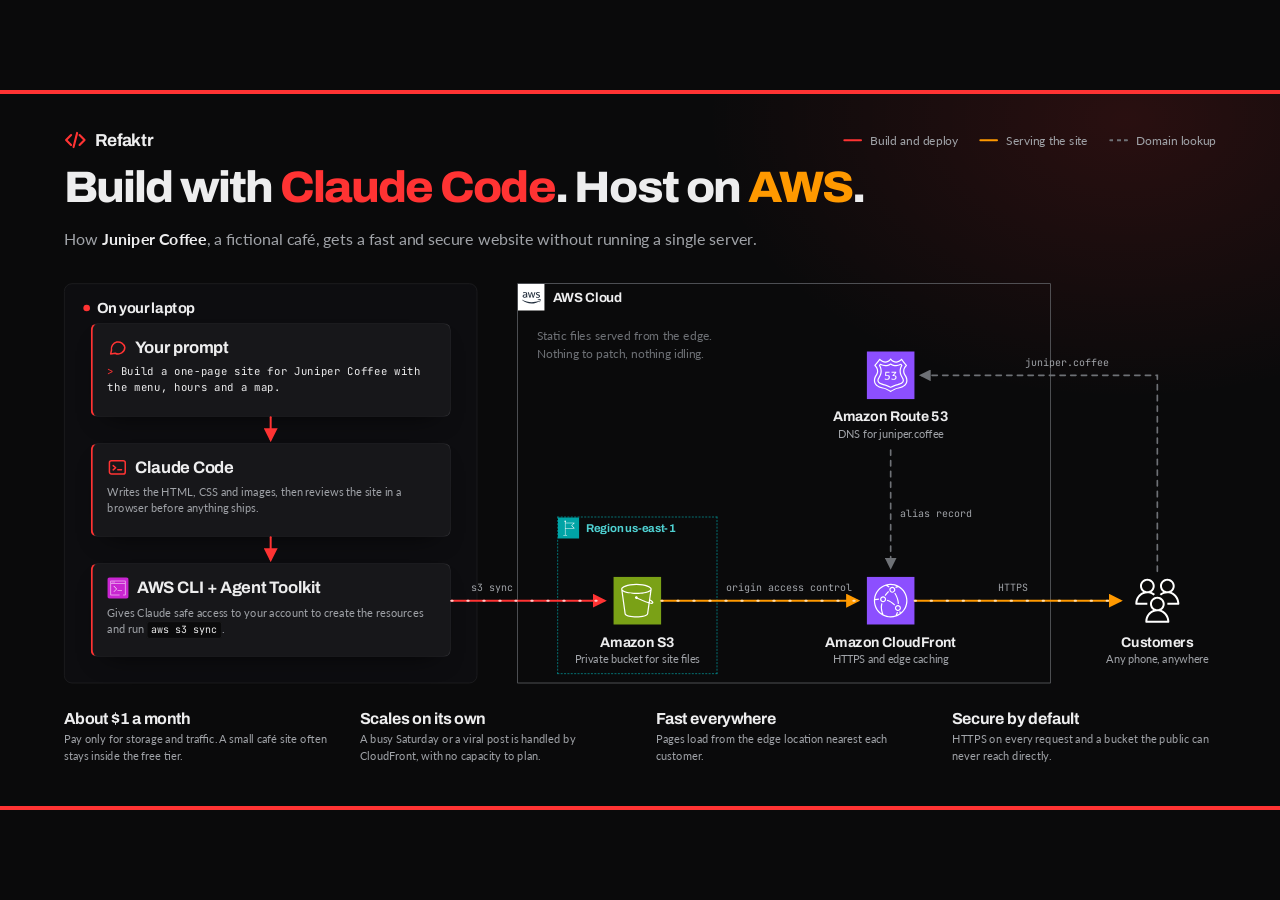
==== commit 59041c86: "Rename the example coffee shop to Juniper Coffee Co-Authored-By: Claude Opus 5.5 <noreply@anthropic." ====
--- a/architecture.html
+++ b/architecture.html
@@ -210,7 +210,7 @@
   </div>
 
   <h1 class="headline">Build with <span class="accent">Claude Code</span>. Host on <span class="accent-aws">AWS</span>.</h1>
-  <p class="lede">How <strong>Driftwood Coffee</strong>, a fictional café, gets a fast and secure website without running a single server.</p>
+  <p class="lede">How <strong>Juniper Coffee</strong>, a fictional café, gets a fast and secure website without running a single server.</p>
 
   <div class="legend" aria-label="Legend">
     <span class="l-build"><i></i>Build and deploy</span>
@@ -242,7 +242,7 @@
       <svg viewBox="0 0 24 24" fill="none" stroke="currentColor" stroke-width="1.8" stroke-linecap="round" stroke-linejoin="round" aria-hidden="true"><path d="M21 12a8 8 0 0 1-11.6 7.1L4 20l1-4.6A8 8 0 1 1 21 12Z"/></svg>
       <h3>Your prompt</h3>
     </div>
-    <p class="prompt">Build a one-page site for Driftwood Coffee with the menu, hours and a map.</p>
+    <p class="prompt">Build a one-page site for Juniper Coffee with the menu, hours and a map.</p>
   </div>
 
   <div class="node build seq" style="--i:2; left:136px; top:530px; width:540px;">
@@ -264,7 +264,7 @@
   <!-- AWS services, drawn in the AWS Architecture Icons style -->
   <figure class="svc seq" style="--i:5; left:1300px; top:392px;">
     <svg class="tile" viewBox="0 0 80 80" xmlns="http://www.w3.org/2000/svg" aria-hidden="true"><g stroke="none" stroke-width="1" fill="none" fill-rule="evenodd"><g fill="#8C4FFF"><rect x="0" y="0" width="80" height="80"></rect></g><path d="M48.692,40.6795109 C49.431,41.3627732 49.801,42.2781246 49.801,43.4275659 C49.801,44.678046 49.351,45.6764293 48.452,46.4227159 C47.552,47.1700028 46.343,47.543146 44.826,47.543146 C43.627,47.543146 42.44,47.2870477 41.266,46.7768518 L41.266,45.2452638 C42.657,45.7054405 43.843,45.9345284 44.826,45.9345284 C45.796,45.9345284 46.542,45.7174451 47.065,45.2842788 C47.588,44.8501121 47.849,44.2308744 47.849,43.4275659 C47.849,41.8829729 46.874,41.1106764 44.921,41.1106764 C44.309,41.1106764 43.703,41.1426887 43.103,41.2057129 L43.103,39.9432282 L47.123,35.5585448 L41.458,35.5585448 L41.458,33.9889422 L49.247,33.9889422 L49.247,35.5015229 L45.304,39.6751253 C45.369,39.6621203 45.431,39.656118 45.496,39.656118 L45.687,39.656118 C46.951,39.656118 47.952,39.9972489 48.692,40.6795109 M37.574,40.3453826 C38.351,41.0726618 38.74,42.0740463 38.74,43.349536 C38.74,44.6010165 38.288,45.6124048 37.381,46.3847013 C36.475,47.1569978 35.283,47.543146 33.803,47.543146 C32.503,47.543146 31.284,47.2870477 30.148,46.7768518 L30.148,45.2452638 C31.564,45.7054405 32.776,45.9345284 33.784,45.9345284 C34.754,45.9345284 35.497,45.7154443 36.013,45.2742749 C36.53,44.834106 36.789,44.1998624 36.789,43.3695437 C36.789,42.4631957 36.546,41.8059434 36.061,41.3977867 C35.576,40.9896299 34.785,40.7845512 33.688,40.7845512 C32.897,40.7845512 31.909,40.8495762 30.722,40.976625 L30.722,39.7131399 L31.086,33.9889422 L38.071,33.9889422 L38.071,35.5585448 L32.693,35.5585448 L32.444,39.4450369 C33.146,39.3179882 33.777,39.2539636 34.338,39.2539636 C35.716,39.2539636 36.795,39.617103 37.574,40.3453826 M51.957,54.37777 C47.103,55.250105 42.852,57.2268639 40,58.8374822 C37.147,57.2268639 32.896,55.250105 28.043,54.37777 C26.677,54.1326759 19.869,52.7111302 19.869,48.7756192 C19.869,46.951919 20.522,45.7424547 21.776,43.5826255 C23.274,40.9996338 25.138,37.7843994 25.138,33.1556222 C25.138,29.8473521 24.271,26.6751342 22.559,23.7149977 C22.76,23.4669025 22.965,23.2158061 23.171,22.9627089 C25.707,24.2301955 28.347,24.8724421 31.031,24.8724421 C34.311,24.8724421 37.325,24.0111114 40,22.3114589 C42.674,24.0111114 45.688,24.8724421 48.968,24.8724421 C51.652,24.8724421 54.293,24.2301955 56.829,22.9627089 C57.034,23.2158061 57.239,23.4669025 57.44,23.7149977 C55.728,26.6751342 54.861,29.8473521 54.861,33.1556222 C54.861,37.7843994 56.725,40.9996338 58.226,43.586627 C59.477,45.7424547 60.13,46.951919 60.13,48.7756192 C60.13,52.7111302 53.322,54.1326759 51.957,54.37777 M56.861,33.1556222 C56.861,29.9974097 57.752,26.9702475 59.507,24.1581679 C59.735,23.7950284 59.706,23.3278491 59.434,22.9957216 C58.926,22.3734827 58.393,21.7182311 57.867,21.0669811 C57.562,20.6898363 57.032,20.5857963 56.606,20.8198862 C54.143,22.1814089 51.574,22.8716739 48.968,22.8716739 C45.824,22.8716739 43.077,22.0263494 40.569,20.2886823 C40.227,20.0515912 39.772,20.0515912 39.43,20.2886823 C36.922,22.0263494 34.175,22.8716739 31.031,22.8716739 C28.425,22.8716739 25.856,22.1814089 23.393,20.8198862 C22.968,20.5857963 22.437,20.6898363 22.132,21.0669811 C21.606,21.7182311 21.073,22.3734827 20.565,22.9957216 C20.294,23.3278491 20.264,23.7950284 20.492,24.1581679 C22.248,26.9702475 23.138,29.9974097 23.138,33.1556222 C23.138,37.2461927 21.423,40.2023277 20.045,42.581241 C18.695,44.9041328 17.869,46.4467251 17.869,48.7756192 C17.869,54.1646882 25.385,55.9343677 27.689,56.3475263 C32.549,57.2208616 36.793,59.2806524 39.497,60.8542565 C39.652,60.9452915 39.826,60.9903088 40,60.9903088 C40.173,60.9903088 40.347,60.9452915 40.503,60.8542565 C43.207,59.2806524 47.45,57.2208616 52.31,56.3475263 C54.614,55.9343677 62.13,54.1646882 62.13,48.7756192 C62.13,46.4467251 61.304,44.9041328 59.954,42.5782399 C58.576,40.2023277 56.861,37.2461927 56.861,33.1556222 M52.994,60.1569888 C46.863,61.2594121 41.723,64.556678 40,65.7641416 C38.276,64.556678 33.136,61.2594121 27.005,60.1569888 C14.937,57.9891566 14,50.8974338 14,48.7756192 C14,45.2852792 15.371,42.9233724 16.697,40.6374948 C17.961,38.4596586 19.268,36.2067937 19.268,33.1556222 C19.268,28.3357718 16.485,24.9314648 15.112,23.5459328 C16.556,21.7892584 20.204,17.3415508 22.003,15.0236609 C24.729,17.5966487 27.898,19.0001876 31.031,19.0001876 C34.509,19.0001876 37.385,17.5846441 40,14.5644846 C42.614,17.5846441 45.49,19.0001876 48.968,19.0001876 C52.101,19.0001876 55.27,17.5966487 57.997,15.0236609 C59.796,17.3415508 63.443,21.7892584 64.887,23.5459328 C63.514,24.9314648 60.731,28.3357718 60.731,33.1556222 C60.731,36.2067937 62.039,38.4596586 63.302,40.6374948 C64.629,42.9233724 66,45.2852792 66,48.7756192 C66,50.8974338 65.062,57.9891566 52.994,60.1569888 M65.032,39.6341095 C63.797,37.5052922 62.731,35.6675867 62.731,33.1556222 C62.731,27.867592 66.847,24.4472789 66.887,24.4152666 C67.094,24.2472021 67.226,24.0031083 67.254,23.7370062 C67.28,23.470904 67.2,23.2058022 67.03,22.9997231 C66.963,22.9196924 60.408,14.9726413 58.906,12.9138509 C58.73,12.6727583 58.457,12.5227007 58.159,12.5046938 C57.86,12.4826853 57.572,12.601731 57.368,12.8198148 C54.848,15.5148495 51.866,16.9994194 48.968,16.9994194 C45.764,16.9994194 43.244,15.5718713 40.794,12.3706423 C40.415,11.8764526 39.585,11.8764526 39.206,12.3706423 C36.755,15.5718713 34.235,16.9994194 31.031,16.9994194 C28.133,16.9994194 25.151,15.5148495 22.631,12.8198148 C22.427,12.601731 22.137,12.4776834 21.84,12.5046938 C21.543,12.5227007 21.269,12.6727583 21.093,12.9138509 C19.591,14.9726413 13.036,22.9196924 12.969,22.9997231 C12.8,23.2058022 12.72,23.470904 12.747,23.7360058 C12.773,24.0011076 12.904,24.2452013 13.11,24.4132658 C13.152,24.4472789 17.268,27.867592 17.268,33.1556222 C17.268,35.6675867 16.202,37.5052922 14.967,39.6341095 C13.576,42.0310298 12,44.7470725 12,48.7756192 C12,55.487196 17.477,60.4781121 26.652,62.1267451 C33.559,63.3682217 39.334,67.7489036 39.391,67.7939209 C39.57,67.9309735 39.785,68 40,68 C40.214,68 40.429,67.9309735 40.609,67.7929205 C40.667,67.7489036 46.422,63.3712229 53.347,62.1267451 C62.522,60.4781121 68,55.487196 68,48.7756192 C68,44.7470725 66.423,42.0310298 65.032,39.6341095" fill="#FFFFFF"></path></g></svg>
-    <figcaption><h3>Amazon Route 53</h3><p>DNS for driftwood.coffee</p></figcaption>
+    <figcaption><h3>Amazon Route 53</h3><p>DNS for juniper.coffee</p></figcaption>
   </figure>
 
   <figure class="svc seq" style="--i:5; left:920px; top:730px;">
@@ -308,7 +308,7 @@
 
     <!-- DNS: customer looks up the domain, Route 53 answers with CloudFront -->
     <path class="wire dns" d="M1736 722 V428 H1382" marker-end="url(#ah-dns)"/>
-    <text class="wire-label" x="1600" y="414" text-anchor="middle">driftwood.coffee</text>
+    <text class="wire-label" x="1600" y="414" text-anchor="middle">juniper.coffee</text>
     <path class="wire dns" d="M1336 540 V716" marker-end="url(#ah-dns)"/>
     <text class="wire-label" x="1350" y="640">alias record</text>
   </svg>
